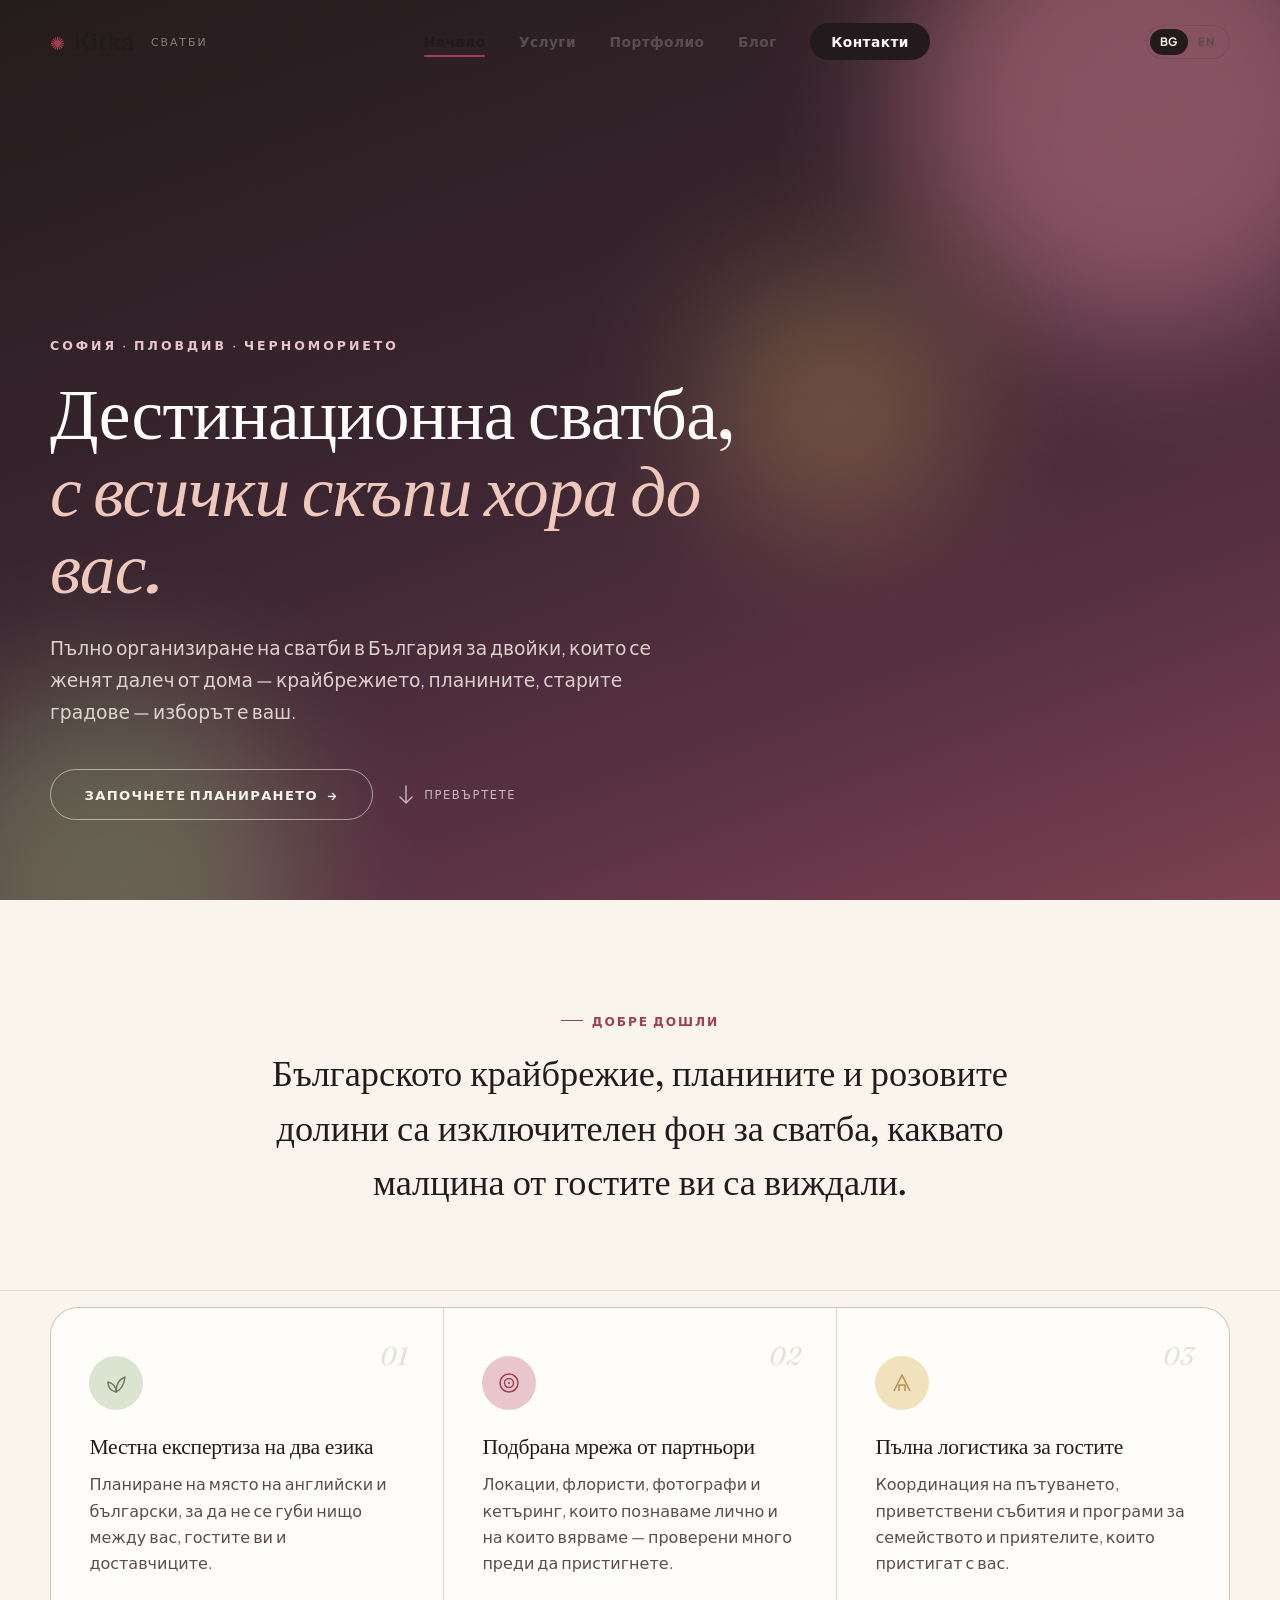
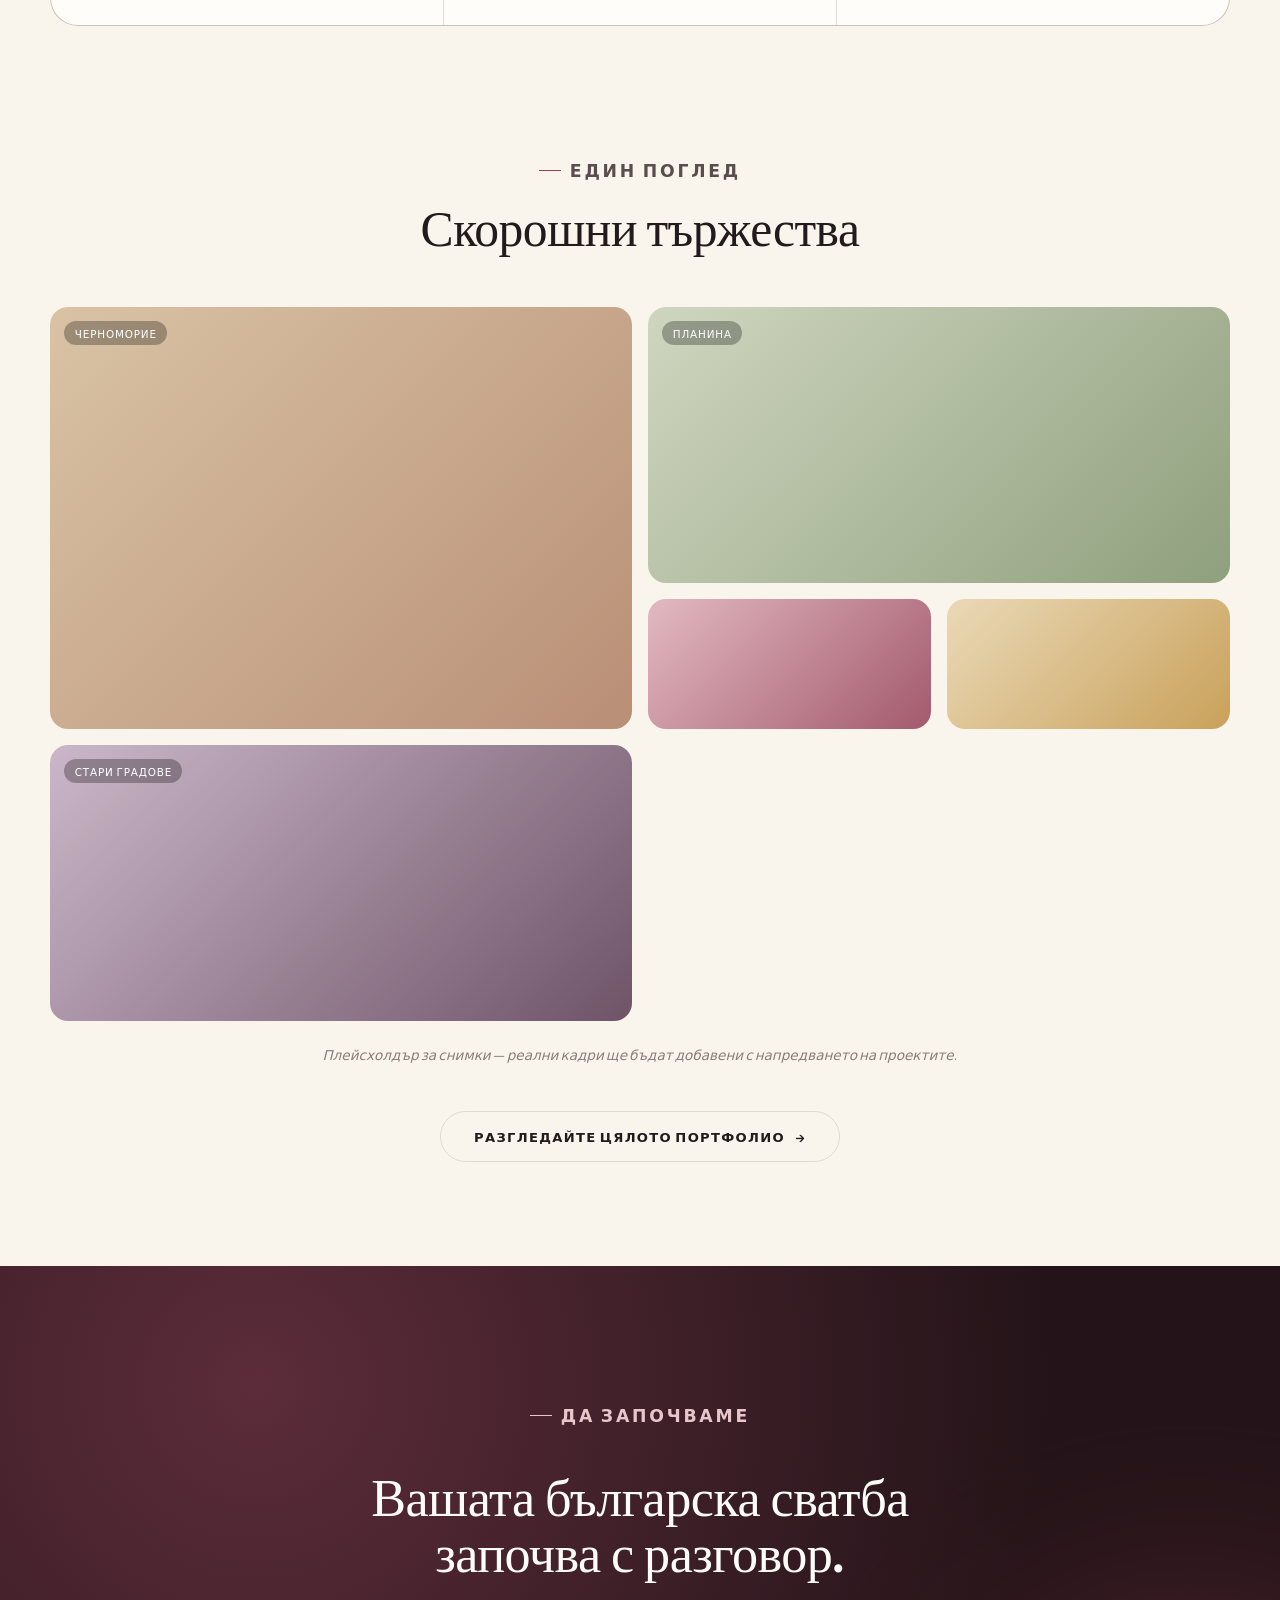
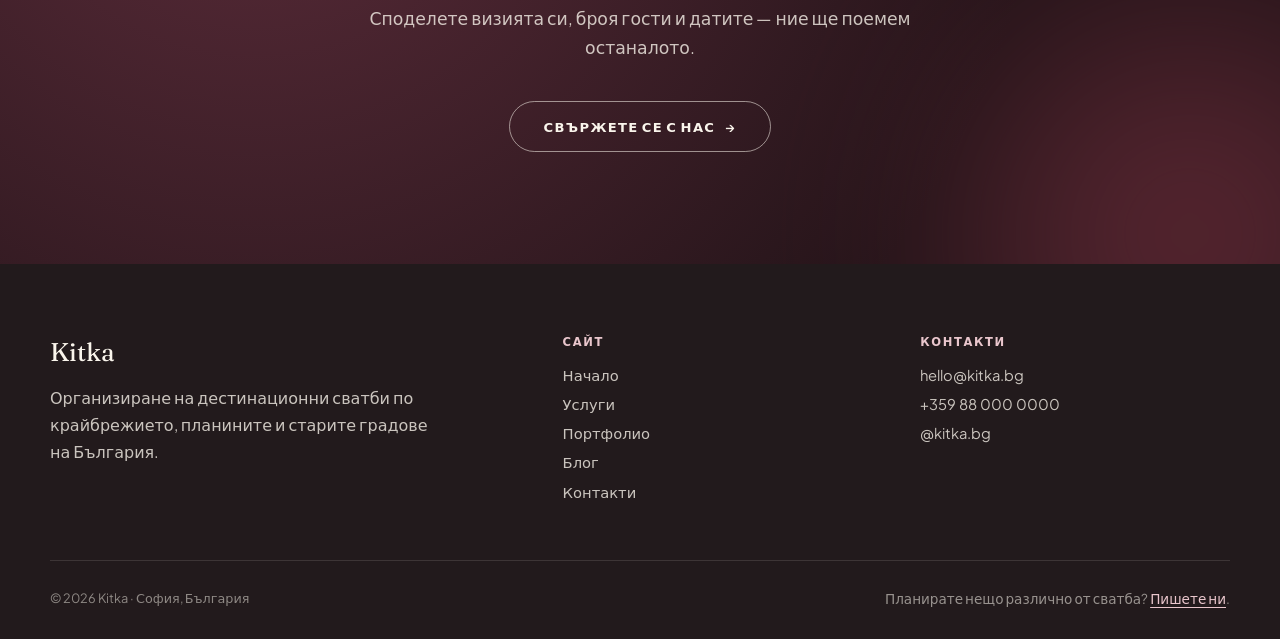
==== index.html @ 5801f328 "Rebuild Kitka Weddings site: interactive, bilingual (BG/EN) redesign Reworks the destination-wedding" ====
<!DOCTYPE html>
<html lang="en" data-title-key="meta.title.home">
<head>
<meta charset="UTF-8" />
<meta name="viewport" content="width=device-width, initial-scale=1.0" />
<title>Kitka — Destination Weddings in Bulgaria</title>
<meta name="description" content="Full-service destination wedding planning across Bulgaria's coast, mountains and old towns." />
<link rel="icon" href="data:image/svg+xml,%3Csvg xmlns='http://www.w3.org/2000/svg' viewBox='0 0 100 100'%3E%3Ctext y='.9em' font-size='90' font-family='serif'%3E%E2%9C%BA%3C/text%3E%3C/svg%3E" />
<link rel="preconnect" href="https://fonts.googleapis.com" />
<link rel="preconnect" href="https://fonts.gstatic.com" crossorigin />
<link href="https://fonts.googleapis.com/css2?family=Fraunces:ital,opsz,wght@0,9..144,300;0,9..144,400;0,9..144,500;0,9..144,600;1,9..144,400;1,9..144,500&family=Plus+Jakarta+Sans:wght@400;500;600;700;800&display=swap" rel="stylesheet" />
<link rel="stylesheet" href="css/style.css" />
</head>
<body>

<div class="progress-bar" id="progressBar"></div>
<a class="skip-link" href="#main">Skip to content</a>

<header class="site-header" id="siteHeader">
  <div class="container header-inner">
    <a href="index.html" class="brand"><span class="brand-mark">✺</span> Kitka <span class="brand-sub" data-i18n="brand.sub">Weddings</span></a>
    <nav class="main-nav">
      <a href="index.html" data-i18n="nav.home">Home</a>
      <a href="services.html" data-i18n="nav.services">Services</a>
      <a href="portfolio.html" data-i18n="nav.portfolio">Portfolio</a>
      <a href="blog.html" data-i18n="nav.blog">Blog</a>
      <a href="contact.html" class="nav-cta" data-i18n="nav.contact">Contact</a>
    </nav>
    <div class="header-actions">
      <button class="lang-toggle" id="langToggle" data-lang="en" aria-label="Switch language">
        <span class="lang-pill" data-lang="bg">BG</span>
        <span class="lang-pill" data-lang="en">EN</span>
        <span class="lang-indicator"></span>
      </button>
      <button class="menu-btn" id="menuBtn" aria-label="Menu" aria-expanded="false">
        <span></span><span></span><span></span>
      </button>
    </div>
  </div>
</header>

<div class="mobile-menu" id="mobileMenu">
  <a href="index.html" data-i18n="nav.home">Home</a>
  <a href="services.html" data-i18n="nav.services">Services</a>
  <a href="portfolio.html" data-i18n="nav.portfolio">Portfolio</a>
  <a href="blog.html" data-i18n="nav.blog">Blog</a>
  <a href="contact.html" data-i18n="nav.contact">Contact</a>
  <p class="mobile-meta" data-i18n-html="mobile.meta">hello@kitka.bg<br>+359 88 000 0000<br>Sofia, Bulgaria</p>
</div>

<main id="main">

  <section class="hero">
    <div class="hero-orb o1"></div>
    <div class="hero-orb o2"></div>
    <div class="hero-orb o3"></div>
    <div class="hero-noise"></div>
    <div class="container hero-inner">
      <p class="hero-eyebrow" data-i18n="hero.eyebrow">Sofia · Plovdiv · Black Sea Coast</p>
      <h1 data-i18n-html="hero.h1.html">Destination weddings, <em>gathered around you.</em></h1>
      <p class="hero-sub" data-i18n="hero.sub">Full-service wedding planning in Bulgaria for couples marrying far from home — the coast, the mountains, the old towns, all yours to choose.</p>
      <div class="hero-actions">
        <a href="contact.html" class="btn btn-outline is-magnetic"><span data-i18n="hero.cta">Start Planning</span><span class="arrow">→</span></a>
        <span class="scroll-cue">
          <svg width="14" height="20" viewBox="0 0 14 20" fill="none"><path d="M7 1v17M1 12l6 6 6-6" stroke="currentColor" stroke-width="1.4" stroke-linecap="round" stroke-linejoin="round"/></svg>
          <span data-i18n="hero.scroll">Scroll</span>
        </span>
      </div>
    </div>
  </section>

  <section class="welcome">
    <div class="container">
      <p class="eyebrow" style="justify-content:center;" data-i18n="welcome.eyebrow">Welcome</p>
      <p class="lede reveal" data-i18n="welcome.lede">Bulgaria's coastline, mountains, and rose valleys make an extraordinary backdrop for a wedding few of your guests have seen before.</p>
    </div>
  </section>

  <hr class="divider" />

  <section class="features">
    <div class="container">
      <div class="feature-grid" data-reveal-group>
        <div class="feature-card reveal">
          <span class="feature-num">01</span>
          <div class="feature-icon">
            <svg width="24" height="24" viewBox="0 0 24 24" fill="none"><path d="M12 21c0-6-4-9-8-10 0 6 3 9 8 10Z" stroke="currentColor" stroke-width="1.5" stroke-linejoin="round"/><path d="M12 21c0-8 4-13 9-15-1 8-4 13-9 15Z" stroke="currentColor" stroke-width="1.5" stroke-linejoin="round"/></svg>
          </div>
          <h3 data-i18n="feature1.title">Local, Bilingual Expertise</h3>
          <p data-i18n="feature1.desc">On-the-ground planning in English and Bulgarian, so nothing is lost between you, your guests, and your vendors.</p>
        </div>
        <div class="feature-card reveal">
          <span class="feature-num">02</span>
          <div class="feature-icon">
            <svg width="24" height="24" viewBox="0 0 24 24" fill="none"><circle cx="12" cy="12" r="9" stroke="currentColor" stroke-width="1.5"/><circle cx="12" cy="12" r="4.5" stroke="currentColor" stroke-width="1.5"/><circle cx="12" cy="12" r="1" fill="currentColor"/></svg>
          </div>
          <h3 data-i18n="feature2.title">A Curated Vendor Network</h3>
          <p data-i18n="feature2.desc">Venues, florists, photographers and caterers we know personally and trust — vetted long before you arrive.</p>
        </div>
        <div class="feature-card reveal">
          <span class="feature-num">03</span>
          <div class="feature-icon">
            <svg width="24" height="24" viewBox="0 0 24 24" fill="none"><path d="M4 20 12 4l8 16" stroke="currentColor" stroke-width="1.5" stroke-linejoin="round"/><path d="M9 20v-6h6v6" stroke="currentColor" stroke-width="1.5" stroke-linejoin="round"/></svg>
          </div>
          <h3 data-i18n="feature3.title">Full Guest Logistics</h3>
          <p data-i18n="feature3.desc">Travel coordination, welcome events, and itineraries for the family and friends flying in with you.</p>
        </div>
      </div>
    </div>
  </section>

  <section class="gallery">
    <div class="container">
      <div class="section-head reveal">
        <p class="eyebrow" style="justify-content:center;" data-i18n="gallery.eyebrow">A Glimpse</p>
        <h2 data-i18n="gallery.heading">Recent Celebrations</h2>
      </div>
      <div class="gallery-grid reveal-scale">
        <div class="tile g1"><span class="tile-tag" data-i18n="portfolio.tag1">Black Sea Coast</span><span class="tile-label"><svg width="15" height="15" viewBox="0 0 24 24" fill="none"><rect x="3" y="7" width="18" height="13" rx="2" stroke="currentColor" stroke-width="1.6"/><path d="M8 7 10 4h4l2 3" stroke="currentColor" stroke-width="1.6"/><circle cx="12" cy="13.5" r="3.2" stroke="currentColor" stroke-width="1.6"/></svg>Sozopol</span></div>
        <div class="tile g2"><span class="tile-tag" data-i18n="portfolio.tag3">Mountains</span></div>
        <div class="tile g3"></div>
        <div class="tile g4"></div>
        <div class="tile g5"><span class="tile-tag" data-i18n="portfolio.tag2">Old Towns</span></div>
      </div>
      <p class="gallery-note" data-i18n="gallery.note">Photography placeholder — real photography to be added as projects are completed.</p>
      <div class="gallery-cta reveal">
        <a href="portfolio.html" class="btn btn-outline-ink"><span data-i18n="gallery.cta">View Full Portfolio</span><span class="arrow">→</span></a>
      </div>
    </div>
  </section>

  <section class="cta-band">
    <div class="cta-orb"></div>
    <div class="container reveal">
      <p class="eyebrow" style="justify-content:center;" data-i18n="cta.eyebrow">Let's Begin</p>
      <h2 data-i18n="cta.heading">Your Bulgarian wedding starts with a conversation.</h2>
      <p data-i18n="cta.sub">Tell us your vision, your guest count, and your dates — we'll take it from there.</p>
      <a href="contact.html" class="btn btn-outline is-magnetic"><span data-i18n="cta.button">Get in Touch</span><span class="arrow">→</span></a>
    </div>
  </section>

</main>

<footer class="site-footer">
  <div class="container">
    <div class="footer-grid">
      <div>
        <span class="footer-brand">Kitka</span>
        <p data-i18n="footer.desc">Destination wedding planning across Bulgaria's coast, mountains, and old towns.</p>
      </div>
      <div class="footer-col">
        <h4 data-i18n="footer.site">Site</h4>
        <a href="index.html" data-i18n="nav.home">Home</a>
        <a href="services.html" data-i18n="nav.services">Services</a>
        <a href="portfolio.html" data-i18n="nav.portfolio">Portfolio</a>
        <a href="blog.html" data-i18n="nav.blog">Blog</a>
        <a href="contact.html" data-i18n="nav.contact">Contact</a>
      </div>
      <div class="footer-col">
        <h4 data-i18n="footer.contact">Contact</h4>
        <a href="mailto:hello@kitka.bg">hello@kitka.bg</a>
        <a href="tel:+35988000000">+359 88 000 0000</a>
        <a href="https://instagram.com/kitka.bg">@kitka.bg</a>
      </div>
    </div>
    <div class="footer-bottom">
      <span><span data-i18n="footer.copy">© 2026 Kitka</span> · <span data-i18n="footer.location">Sofia, Bulgaria</span></span>
      <span class="footer-aside" data-i18n-html="footer.aside.html">Planning something other than a wedding? <a href="contact.html">Let's talk</a>.</span>
    </div>
  </div>
</footer>

<button class="to-top" id="toTop" aria-label="Back to top">
  <svg width="18" height="18" viewBox="0 0 24 24" fill="none"><path d="M12 19V5M5 12l7-7 7 7" stroke="currentColor" stroke-width="1.8" stroke-linecap="round" stroke-linejoin="round"/></svg>
</button>

<script src="js/i18n.js"></script>
<script src="js/main.js"></script>
</body>
</html>
---- css/style.css ----
/* ==========================================================================
   Kitka Weddings — design system
   ========================================================================== */

:root {
  --ink: #221a1c;
  --ink-soft: #5a4d4d;
  --ink-faint: #8a7c7a;
  --cream: #faf5ec;
  --cream-deep: #f1e6d3;
  --paper: #fffdf9;
  --rose: #a13f52;
  --rose-deep: #7a2c3a;
  --rose-soft: #e9c6cc;
  --sage: #6f7d5e;
  --sage-soft: #dbe3d1;
  --gold: #b78c46;
  --line: rgba(34, 26, 28, 0.12);
  --line-soft: rgba(34, 26, 28, 0.07);
  --shadow-sm: 0 2px 10px rgba(34, 20, 22, 0.06);
  --shadow-md: 0 14px 40px rgba(34, 20, 22, 0.12);
  --shadow-lg: 0 24px 70px rgba(34, 20, 22, 0.18);
  --font-display: "Fraunces", "Iowan Old Style", serif;
  --font-sans: "Plus Jakarta Sans", system-ui, -apple-system, "Segoe UI", sans-serif;
  --radius-sm: 10px;
  --radius-md: 18px;
  --radius-lg: 28px;
  --ease: cubic-bezier(0.22, 1, 0.36, 1);
  --header-h: 84px;
}

* {
  box-sizing: border-box;
  margin: 0;
  padding: 0;
}

html {
  scroll-behavior: smooth;
  scroll-padding-top: var(--header-h);
}

body {
  font-family: var(--font-sans);
  color: var(--ink);
  background: var(--cream);
  -webkit-font-smoothing: antialiased;
  text-rendering: optimizeLegibility;
  overflow-x: hidden;
}

body.no-scroll {
  overflow: hidden;
}

img, svg { display: block; max-width: 100%; }

a { color: inherit; text-decoration: none; }

ul { list-style: none; }

button {
  font-family: inherit;
  cursor: pointer;
  border: none;
  background: none;
  color: inherit;
}

input, textarea {
  font-family: inherit;
  font-size: inherit;
  color: inherit;
}

.container {
  width: min(1180px, 100% - 3rem);
  margin-inline: auto;
}

@media (max-width: 640px) {
  .container { width: min(1180px, 100% - 2.2rem); }
}

.skip-link {
  position: absolute;
  left: -999px;
  top: 0;
  background: var(--ink);
  color: var(--cream);
  padding: 0.8rem 1.2rem;
  z-index: 999;
  border-radius: 0 0 8px 0;
}
.skip-link:focus { left: 0; }

/* ---- Typography -------------------------------------------------------- */

h1, h2, h3, h4 {
  font-family: var(--font-display);
  font-weight: 500;
  line-height: 1.08;
  letter-spacing: -0.01em;
  color: var(--ink);
}

em, .italic { font-style: italic; color: var(--rose); font-weight: 500; }

.eyebrow {
  display: inline-flex;
  align-items: center;
  gap: 0.55rem;
  font-size: 0.76rem;
  letter-spacing: 0.16em;
  text-transform: uppercase;
  color: var(--rose);
  font-weight: 600;
  margin-bottom: 1.1rem;
}
.eyebrow::before {
  content: "";
  width: 22px;
  height: 1px;
  background: var(--rose);
  display: inline-block;
}

.section-head {
  max-width: 640px;
  margin-inline: auto;
  text-align: center;
  margin-bottom: 3.2rem;
}
.section-head.left { margin-inline: 0; text-align: left; }

.section-head h2 {
  font-size: clamp(2rem, 1.55rem + 2vw, 3.1rem);
  margin-bottom: 1rem;
}

.section-head p {
  color: var(--ink-soft);
  font-size: 1.08rem;
  line-height: 1.65;
}

.lede {
  font-size: clamp(1.2rem, 1.05rem + 0.6vw, 1.55rem);
  font-family: var(--font-display);
  line-height: 1.5;
  color: var(--ink);
}

/* ---- Buttons ------------------------------------------------------------ */

.btn {
  position: relative;
  display: inline-flex;
  align-items: center;
  justify-content: center;
  gap: 0.6rem;
  padding: 1rem 2.1rem;
  font-size: 0.82rem;
  font-weight: 600;
  letter-spacing: 0.1em;
  text-transform: uppercase;
  border-radius: 999px;
  border: 1px solid currentColor;
  transition: transform 0.45s var(--ease), background 0.35s ease, color 0.35s ease, box-shadow 0.35s ease, border-color 0.35s ease;
  overflow: hidden;
  isolation: isolate;
  white-space: nowrap;
}
.btn span.arrow { transition: transform 0.4s var(--ease); }
.btn:hover span.arrow { transform: translateX(4px); }

.btn-dark {
  background: var(--ink);
  color: var(--cream);
  border-color: var(--ink);
}
.btn-dark:hover { box-shadow: var(--shadow-md); transform: translateY(-3px); }

.btn-outline {
  color: var(--cream);
  border-color: rgba(250, 245, 236, 0.55);
}
.btn-outline:hover {
  background: var(--cream);
  color: var(--ink);
  transform: translateY(-3px);
  box-shadow: var(--shadow-md);
}

.btn-outline-ink {
  color: var(--ink);
  border-color: var(--line);
}
.btn-outline-ink:hover {
  background: var(--ink);
  color: var(--cream);
  border-color: var(--ink);
  transform: translateY(-3px);
  box-shadow: var(--shadow-md);
}

.btn-rose {
  background: var(--rose);
  color: var(--cream);
  border-color: var(--rose);
}
.btn-rose:hover {
  background: var(--rose-deep);
  border-color: var(--rose-deep);
  transform: translateY(-3px);
  box-shadow: var(--shadow-md);
}

.btn.is-magnetic { will-change: transform; }

/* ---- Header -------------------------------------------------------------- */

.site-header {
  position: fixed;
  inset: 0 0 auto 0;
  z-index: 90;
  height: var(--header-h);
  display: flex;
  align-items: center;
  transition: background 0.4s ease, box-shadow 0.4s ease, height 0.4s ease, border-color 0.4s ease;
  border-bottom: 1px solid transparent;
}
.site-header.is-scrolled {
  height: 68px;
  background: rgba(250, 245, 236, 0.86);
  backdrop-filter: blur(14px) saturate(140%);
  -webkit-backdrop-filter: blur(14px) saturate(140%);
  box-shadow: var(--shadow-sm);
  border-color: var(--line-soft);
}

.header-inner {
  display: flex;
  align-items: center;
  justify-content: space-between;
  gap: 1.5rem;
}

.brand {
  display: inline-flex;
  align-items: baseline;
  gap: 0.5rem;
  font-family: var(--font-display);
  font-size: 1.5rem;
  color: var(--ink);
}
.brand-mark {
  color: var(--rose);
  font-size: 1.1rem;
  transition: transform 0.6s var(--ease);
  display: inline-block;
}
.brand:hover .brand-mark { transform: rotate(90deg); }
.brand-sub {
  font-family: var(--font-sans);
  font-size: 0.68rem;
  letter-spacing: 0.18em;
  text-transform: uppercase;
  color: var(--ink-faint);
  align-self: center;
  border-left: 1px solid var(--line);
  padding-left: 0.5rem;
}

.main-nav {
  display: flex;
  align-items: center;
  gap: 2.1rem;
}
.main-nav a {
  position: relative;
  font-size: 0.86rem;
  font-weight: 600;
  letter-spacing: 0.03em;
  color: var(--ink-soft);
  padding: 0.3rem 0;
  transition: color 0.3s ease;
}
.main-nav a::after {
  content: "";
  position: absolute;
  left: 0; right: 100%;
  bottom: -2px;
  height: 2px;
  background: var(--rose);
  transition: right 0.4s var(--ease);
  border-radius: 2px;
}
.main-nav a:hover, .main-nav a.is-active { color: var(--ink); }
.main-nav a:hover::after, .main-nav a.is-active::after { right: 0; }
.main-nav a.nav-cta {
  color: var(--paper);
  background: var(--ink);
  padding: 0.6rem 1.3rem;
  border-radius: 999px;
}
.main-nav a.nav-cta::after { display: none; }
.main-nav a.nav-cta:hover { background: var(--rose); color: var(--paper); }

.header-actions { display: flex; align-items: center; gap: 1rem; }

.lang-toggle {
  position: relative;
  display: flex;
  align-items: center;
  border: 1px solid var(--line);
  border-radius: 999px;
  padding: 3px;
  width: 84px;
  height: 34px;
}
.lang-pill {
  position: relative;
  z-index: 2;
  flex: 1;
  text-align: center;
  font-size: 0.72rem;
  font-weight: 700;
  letter-spacing: 0.05em;
  line-height: 26px;
  color: var(--ink-soft);
  transition: color 0.3s ease;
}
.lang-toggle[data-lang="bg"] .lang-pill[data-lang="bg"],
.lang-toggle[data-lang="en"] .lang-pill[data-lang="en"] { color: var(--cream); }
.lang-indicator {
  position: absolute;
  top: 3px; bottom: 3px; left: 3px;
  width: calc(50% - 3px);
  border-radius: 999px;
  background: var(--ink);
  transition: transform 0.4s var(--ease);
  z-index: 1;
}
.lang-toggle[data-lang="en"] .lang-indicator { transform: translateX(100%); }

.menu-btn {
  display: none;
  flex-direction: column;
  justify-content: center;
  gap: 5px;
  width: 40px;
  height: 40px;
  z-index: 95;
  position: relative;
}
.menu-btn span {
  width: 22px;
  height: 2px;
  background: var(--ink);
  margin-inline: auto;
  transition: transform 0.4s var(--ease), opacity 0.3s ease;
}
.menu-btn[aria-expanded="true"] span:nth-child(1) { transform: translateY(7px) rotate(45deg); }
.menu-btn[aria-expanded="true"] span:nth-child(2) { opacity: 0; }
.menu-btn[aria-expanded="true"] span:nth-child(3) { transform: translateY(-7px) rotate(-45deg); }

.mobile-menu {
  position: fixed;
  inset: 0;
  background: var(--cream);
  z-index: 80;
  display: flex;
  flex-direction: column;
  justify-content: center;
  padding: 6rem 2.2rem 3rem;
  transform: translateY(-100%);
  opacity: 0;
  transition: transform 0.55s var(--ease), opacity 0.4s ease;
  pointer-events: none;
}
.mobile-menu.is-open {
  transform: translateY(0);
  opacity: 1;
  pointer-events: auto;
}
.mobile-menu a {
  display: block;
  font-family: var(--font-display);
  font-size: 2.3rem;
  padding: 0.5rem 0;
  border-bottom: 1px solid var(--line);
  color: var(--ink);
}
.mobile-menu .mobile-meta {
  margin-top: 2.5rem;
  color: var(--ink-soft);
  font-size: 0.95rem;
  line-height: 1.8;
}

.progress-bar {
  position: fixed;
  top: 0; left: 0;
  height: 3px;
  width: 0%;
  background: linear-gradient(90deg, var(--rose), var(--gold));
  z-index: 100;
  transition: width 0.1s linear;
}

/* ---- Reveal utility ------------------------------------------------------ */

.reveal {
  opacity: 0;
  transform: translateY(28px);
  transition: opacity 0.9s var(--ease), transform 0.9s var(--ease);
}
.reveal.in-view { opacity: 1; transform: translateY(0); }
.reveal-scale { opacity: 0; transform: scale(0.94); transition: opacity 0.9s var(--ease), transform 0.9s var(--ease); }
.reveal-scale.in-view { opacity: 1; transform: scale(1); }

@media (prefers-reduced-motion: reduce) {
  html { scroll-behavior: auto; }
  .reveal, .reveal-scale { opacity: 1 !important; transform: none !important; transition: none !important; }
  * { animation-duration: 0.001ms !important; animation-iteration-count: 1 !important; transition-duration: 0.001ms !important; }
}

/* ---- Hero ----------------------------------------------------------------- */

.hero {
  position: relative;
  min-height: 100svh;
  display: flex;
  align-items: flex-end;
  overflow: hidden;
  background: linear-gradient(160deg, #241b1c 0%, #3a2530 46%, #5c3244 78%, #7c4051 100%);
  color: var(--paper);
  padding-top: var(--header-h);
}

.hero-orb {
  position: absolute;
  border-radius: 50%;
  filter: blur(70px);
  opacity: 0.55;
  animation: drift 22s ease-in-out infinite;
}
.hero-orb.o1 { width: 480px; height: 480px; background: #c9788f; top: -140px; right: -100px; }
.hero-orb.o2 { width: 380px; height: 380px; background: #7a8a63; bottom: -160px; left: -80px; animation-delay: -8s; animation-duration: 26s; }
.hero-orb.o3 { width: 260px; height: 260px; background: #c9a15a; top: 30%; left: 55%; opacity: 0.35; animation-delay: -14s; animation-duration: 18s; }

@keyframes drift {
  0%, 100% { transform: translate(0, 0) scale(1); }
  50% { transform: translate(-30px, 30px) scale(1.08); }
}

.hero-noise {
  position: absolute; inset: 0;
  background-image: url("data:image/svg+xml,%3Csvg xmlns='http://www.w3.org/2000/svg' width='140' height='140'%3E%3Cfilter id='n'%3E%3CfeTurbulence type='fractalNoise' baseFrequency='0.9' numOctaves='2' stitchTiles='stitch'/%3E%3C/filter%3E%3Crect width='100%25' height='100%25' filter='url(%23n)' opacity='0.05'/%3E%3C/svg%3E");
  mix-blend-mode: overlay;
  pointer-events: none;
}

.hero-inner {
  position: relative;
  z-index: 2;
  padding-block: 4rem 5rem;
}

.hero-eyebrow {
  font-size: 0.78rem;
  letter-spacing: 0.24em;
  text-transform: uppercase;
  color: var(--rose-soft);
  font-weight: 600;
  margin-bottom: 1.4rem;
}

.hero h1 {
  font-size: clamp(2.6rem, 1.9rem + 3.2vw, 5.4rem);
  max-width: 16ch;
  color: var(--paper);
}
.hero h1 em { color: #f0c8bb; font-style: italic; }

.hero-sub {
  margin-top: 1.6rem;
  max-width: 46ch;
  font-size: clamp(1rem, 0.93rem + 0.3vw, 1.2rem);
  color: rgba(250, 245, 236, 0.82);
  line-height: 1.7;
}

.hero-actions {
  margin-top: 2.6rem;
  display: flex;
  align-items: center;
  gap: 1.6rem;
  flex-wrap: wrap;
}

.scroll-cue {
  display: inline-flex;
  align-items: center;
  gap: 0.7rem;
  font-size: 0.72rem;
  letter-spacing: 0.14em;
  text-transform: uppercase;
  color: rgba(250, 245, 236, 0.7);
}
.scroll-cue svg { animation: bob 1.8s ease-in-out infinite; }
@keyframes bob { 0%, 100% { transform: translateY(0); } 50% { transform: translateY(6px); } }

/* ---- Welcome / intro ------------------------------------------------------ */

.welcome {
  padding: 6.5rem 0 5rem;
  text-align: center;
  position: relative;
}
.welcome .lede {
  max-width: 820px;
  margin-inline: auto;
  font-size: clamp(1.5rem, 1.15rem + 1.4vw, 2.3rem);
}

.divider {
  width: 100%;
  height: 1px;
  background: var(--line);
  border: none;
  margin: 0;
}

/* ---- Features -------------------------------------------------------------- */

.features {
  padding: 1rem 0 6rem;
}
.feature-grid {
  display: grid;
  grid-template-columns: repeat(3, 1fr);
  gap: 1px;
  background: var(--line);
  border: 1px solid var(--line);
  border-radius: var(--radius-lg);
  overflow: hidden;
}
.feature-card {
  background: var(--paper);
  padding: 3rem 2.4rem;
  transition: background 0.4s ease, transform 0.4s ease;
  position: relative;
}
.feature-card:hover { background: var(--cream-deep); }
.feature-icon {
  width: 54px; height: 54px;
  display: grid; place-items: center;
  border-radius: 50%;
  background: var(--sage-soft);
  color: var(--sage);
  margin-bottom: 1.6rem;
  transition: transform 0.5s var(--ease);
}
.feature-card:hover .feature-icon { transform: rotate(-8deg) scale(1.08); }
.feature-card:nth-child(2) .feature-icon { background: var(--rose-soft); color: var(--rose); }
.feature-card:nth-child(3) .feature-icon { background: #f1e2bd; color: var(--gold); }
.feature-num {
  position: absolute;
  top: 2rem; right: 2.2rem;
  font-family: var(--font-display);
  font-style: italic;
  color: var(--line);
  font-size: 1.6rem;
}
.feature-card h3 { font-size: 1.35rem; margin-bottom: 0.8rem; }
.feature-card p { color: var(--ink-soft); line-height: 1.65; }

@media (max-width: 900px) {
  .feature-grid { grid-template-columns: 1fr; }
}

/* ---- Gallery ---------------------------------------------------------------- */

.gallery { padding: 2rem 0 6.5rem; }
.gallery-grid {
  display: grid;
  grid-template-columns: repeat(4, 1fr);
  grid-auto-rows: 130px;
  gap: 1rem;
}
.gallery-grid .tile:nth-child(1) { grid-column: span 2; grid-row: span 3; }
.gallery-grid .tile:nth-child(2) { grid-column: span 2; grid-row: span 2; }
.gallery-grid .tile:nth-child(3) { grid-column: span 1; grid-row: span 1; }
.gallery-grid .tile:nth-child(4) { grid-column: span 1; grid-row: span 1; }
.gallery-grid .tile:nth-child(5) { grid-column: span 2; grid-row: span 2; }

.tile {
  position: relative;
  border-radius: var(--radius-md);
  overflow: hidden;
  isolation: isolate;
  cursor: pointer;
}
.tile::before {
  content: "";
  position: absolute; inset: 0;
  background: var(--tile-grad);
  transition: transform 0.7s var(--ease);
}
.tile:hover::before { transform: scale(1.08); }
.tile.g1 { --tile-grad: linear-gradient(135deg, #d9c3a5, #b98f76); }
.tile.g2 { --tile-grad: linear-gradient(135deg, #cfd6c0, #8fa07d); }
.tile.g3 { --tile-grad: linear-gradient(135deg, #e2b9c1, #a35a6d); }
.tile.g4 { --tile-grad: linear-gradient(135deg, #ead9b7, #c9a15a); }
.tile.g5 { --tile-grad: linear-gradient(135deg, #cbb7c9, #6f5468); }
.tile.g6 { --tile-grad: linear-gradient(135deg, #b9c9cf, #52707a); }
.tile.g7 { --tile-grad: linear-gradient(135deg, #d7c6b0, #93705a); }

.tile-label {
  position: absolute;
  inset: auto 0 0 0;
  padding: 1rem 1.1rem;
  display: flex;
  align-items: center;
  gap: 0.5rem;
  color: #fff;
  font-size: 0.72rem;
  letter-spacing: 0.1em;
  text-transform: uppercase;
  background: linear-gradient(to top, rgba(0, 0, 0, 0.42), transparent);
  opacity: 0;
  transform: translateY(8px);
  transition: opacity 0.4s ease, transform 0.4s ease;
}
.tile:hover .tile-label { opacity: 1; transform: translateY(0); }
.tile-tag {
  position: absolute;
  top: 0.9rem; left: 0.9rem;
  font-size: 0.65rem;
  letter-spacing: 0.08em;
  text-transform: uppercase;
  color: #fff;
  background: rgba(0, 0, 0, 0.28);
  padding: 0.35rem 0.65rem;
  border-radius: 999px;
  backdrop-filter: blur(4px);
}

.gallery-note {
  text-align: center;
  color: var(--ink-faint);
  font-size: 0.85rem;
  font-style: italic;
  margin-top: 1.6rem;
}

.gallery-cta { text-align: center; margin-top: 3rem; }

@media (max-width: 900px) {
  .gallery-grid { grid-template-columns: repeat(2, 1fr); grid-auto-rows: 160px; }
  .gallery-grid .tile:nth-child(1) { grid-column: span 2; grid-row: span 2; }
  .gallery-grid .tile:nth-child(5) { grid-column: span 2; }
}

/* ---- CTA band ---------------------------------------------------------------- */

.cta-band {
  position: relative;
  overflow: hidden;
  background: radial-gradient(circle at 20% 20%, #5c2c3a, #241419 70%);
  color: var(--paper);
  padding: 7rem 0;
  text-align: center;
}
.cta-band .eyebrow { color: var(--rose-soft); }
.cta-band .eyebrow::before { background: var(--rose-soft); }
.cta-band h2 {
  color: var(--paper);
  font-size: clamp(2rem, 1.5rem + 2.2vw, 3.4rem);
  max-width: 18ch;
  margin-inline: auto;
}
.cta-band p {
  max-width: 46ch;
  margin: 1.4rem auto 2.4rem;
  color: rgba(250, 245, 236, 0.78);
  font-size: 1.08rem;
  line-height: 1.7;
}
.cta-orb {
  position: absolute;
  width: 420px; height: 420px;
  border-radius: 50%;
  background: var(--rose);
  filter: blur(110px);
  opacity: 0.4;
  bottom: -180px; right: -120px;
  animation: drift 20s ease-in-out infinite;
}

/* ---- Footer -------------------------------------------------------------------- */

.site-footer {
  background: var(--ink);
  color: rgba(250, 245, 236, 0.78);
  padding: 4.5rem 0 2rem;
}
.footer-grid {
  display: grid;
  grid-template-columns: 1.5fr 1fr 1fr;
  gap: 3rem;
  padding-bottom: 3rem;
  border-bottom: 1px solid rgba(250, 245, 236, 0.12);
}
.footer-brand {
  font-family: var(--font-display);
  font-size: 1.6rem;
  color: var(--cream);
  margin-bottom: 1rem;
  display: block;
}
.footer-grid p { line-height: 1.7; max-width: 32ch; }
.footer-col h4 {
  font-family: var(--font-sans);
  font-size: 0.72rem;
  letter-spacing: 0.14em;
  text-transform: uppercase;
  color: var(--rose-soft);
  margin-bottom: 1.1rem;
  font-weight: 700;
}
.footer-col a, .footer-col li { display: block; margin-bottom: 0.7rem; font-size: 0.92rem; }
.footer-col a { transition: color 0.3s ease, padding-left 0.3s ease; }
.footer-col a:hover { color: var(--cream); padding-left: 4px; }

.footer-bottom {
  display: flex;
  justify-content: space-between;
  align-items: center;
  padding-top: 1.8rem;
  font-size: 0.8rem;
  color: rgba(250, 245, 236, 0.5);
  flex-wrap: wrap;
  gap: 0.6rem;
}
.footer-aside {
  font-size: 0.85rem;
  color: rgba(250, 245, 236, 0.55);
}
.footer-aside a { color: var(--rose-soft); text-decoration: underline; text-underline-offset: 3px; }

@media (max-width: 780px) {
  .footer-grid { grid-template-columns: 1fr; gap: 2.2rem; }
}

/* ---- Back to top ---------------------------------------------------------------- */

.to-top {
  position: fixed;
  right: 1.6rem; bottom: 1.6rem;
  width: 48px; height: 48px;
  border-radius: 50%;
  background: var(--ink);
  color: var(--cream);
  display: grid; place-items: center;
  z-index: 60;
  opacity: 0; transform: translateY(12px) scale(0.9);
  pointer-events: none;
  transition: opacity 0.35s ease, transform 0.35s ease, background 0.3s ease;
  box-shadow: var(--shadow-md);
}
.to-top.is-visible { opacity: 1; transform: translateY(0) scale(1); pointer-events: auto; }
.to-top:hover { background: var(--rose); }

/* ---- Page hero (inner pages) ------------------------------------------------------- */

.page-hero {
  padding: calc(var(--header-h) + 4.5rem) 0 4rem;
  text-align: center;
}
.page-hero h1 { font-size: clamp(2.2rem, 1.7rem + 2.2vw, 3.6rem); }
.page-hero p { max-width: 620px; margin: 1.3rem auto 0; color: var(--ink-soft); font-size: 1.08rem; line-height: 1.7; }

/* ---- Services page ------------------------------------------------------------------ */

.pricing {
  padding: 1rem 0 5rem;
}
.pricing-grid {
  display: grid;
  grid-template-columns: repeat(2, 1fr);
  gap: 1.6rem;
}
.price-card {
  background: var(--paper);
  border: 1px solid var(--line);
  border-radius: var(--radius-lg);
  padding: 2.6rem 2.4rem;
  position: relative;
  transition: transform 0.45s var(--ease), box-shadow 0.45s var(--ease), border-color 0.45s ease;
}
.price-card:hover {
  transform: translateY(-6px);
  box-shadow: var(--shadow-lg);
  border-color: transparent;
}
.price-card .tag {
  display: inline-block;
  font-size: 0.68rem;
  letter-spacing: 0.08em;
  text-transform: uppercase;
  color: var(--rose);
  background: var(--rose-soft);
  padding: 0.4rem 0.8rem;
  border-radius: 999px;
  font-weight: 700;
  margin-bottom: 1.3rem;
}
.price-card h3 { font-size: 1.7rem; margin-bottom: 0.9rem; }
.price-card .desc { color: var(--ink-soft); line-height: 1.65; margin-bottom: 1.5rem; }
.price-card ul { margin-bottom: 1.8rem; }
.price-card li {
  display: flex;
  align-items: flex-start;
  gap: 0.7rem;
  padding: 0.55rem 0;
  border-top: 1px solid var(--line-soft);
  font-size: 0.94rem;
  color: var(--ink);
  opacity: 0;
  transform: translateX(-8px);
  transition: opacity 0.5s var(--ease), transform 0.5s var(--ease);
}
.price-card.in-view li { opacity: 1; transform: translateX(0); }
.price-card li:first-child { border-top: none; }
.price-card li svg { flex-shrink: 0; margin-top: 3px; color: var(--sage); }
.price-card .price-row {
  display: flex;
  align-items: baseline;
  justify-content: space-between;
  gap: 1rem;
  padding-top: 1.4rem;
  border-top: 1px solid var(--line);
  flex-wrap: wrap;
}
.price-card .price {
  font-family: var(--font-display);
  font-size: 1.9rem;
  color: var(--rose-deep);
}
.price-card .price-note { color: var(--ink-faint); font-size: 0.82rem; text-align: right; max-width: 18ch; }

.price-card.featured {
  background: linear-gradient(165deg, #2c1c20, #4a2634);
  color: var(--paper);
  border-color: transparent;
}
.price-card.featured .tag { background: rgba(250, 245, 236, 0.12); color: var(--rose-soft); }
.price-card.featured h3, .price-card.featured .price { color: var(--paper); }
.price-card.featured .desc { color: rgba(250, 245, 236, 0.75); }
.price-card.featured li { color: rgba(250, 245, 236, 0.9); border-color: rgba(250, 245, 236, 0.14); }
.price-card.featured li svg { color: var(--gold); }
.price-card.featured .price-row { border-color: rgba(250, 245, 236, 0.18); }
.price-card.featured .price-note { color: rgba(250, 245, 236, 0.55); }

.addon-banner {
  margin-top: 1.6rem;
  background: var(--cream-deep);
  border: 1px dashed var(--gold);
  border-radius: var(--radius-lg);
  padding: 2.2rem 2.4rem;
  display: flex;
  align-items: center;
  gap: 1.8rem;
  flex-wrap: wrap;
}
.addon-banner .icon {
  width: 54px; height: 54px;
  border-radius: 50%;
  background: var(--gold);
  color: var(--paper);
  display: grid; place-items: center;
  flex-shrink: 0;
}
.addon-banner h4 { font-size: 1.2rem; margin-bottom: 0.35rem; }
.addon-banner p { color: var(--ink-soft); line-height: 1.6; }

.pricing-note {
  text-align: center;
  color: var(--ink-faint);
  font-size: 0.86rem;
  font-style: italic;
  margin-top: 2.2rem;
}

@media (max-width: 860px) {
  .pricing-grid { grid-template-columns: 1fr; }
}

/* ---- Portfolio page --------------------------------------------------------------------- */

.filters {
  display: flex;
  justify-content: center;
  gap: 0.7rem;
  flex-wrap: wrap;
  margin-bottom: 3.2rem;
}
.filter-pill {
  padding: 0.65rem 1.3rem;
  border-radius: 999px;
  border: 1px solid var(--line);
  font-size: 0.82rem;
  font-weight: 600;
  letter-spacing: 0.03em;
  color: var(--ink-soft);
  transition: all 0.35s var(--ease);
}
.filter-pill:hover { border-color: var(--rose); color: var(--rose); }
.filter-pill.is-active { background: var(--ink); border-color: var(--ink); color: var(--cream); }

.portfolio-grid {
  display: grid;
  grid-template-columns: repeat(3, 1fr);
  gap: 1.4rem;
  padding-bottom: 2rem;
}
.portfolio-grid .tile {
  aspect-ratio: 4 / 5;
  transition: opacity 0.4s ease, transform 0.4s ease;
}
.portfolio-grid .tile.is-hidden {
  opacity: 0;
  transform: scale(0.92);
  position: absolute;
  pointer-events: none;
  visibility: hidden;
}

@media (max-width: 900px) {
  .portfolio-grid { grid-template-columns: repeat(2, 1fr); }
}
@media (max-width: 560px) {
  .portfolio-grid { grid-template-columns: 1fr; }
}

/* ---- Blog page --------------------------------------------------------------------------- */

.blog-grid {
  display: grid;
  grid-template-columns: repeat(3, 1fr);
  gap: 2.2rem 1.6rem;
  padding-bottom: 3rem;
}
.blog-card { display: block; }
.blog-card .thumb {
  aspect-ratio: 4/3;
  border-radius: var(--radius-md);
  margin-bottom: 1.3rem;
}
.blog-card .cat {
  font-size: 0.7rem;
  letter-spacing: 0.1em;
  text-transform: uppercase;
  color: var(--rose);
  font-weight: 700;
  margin-bottom: 0.6rem;
  display: block;
}
.blog-card h3 {
  font-size: 1.28rem;
  margin-bottom: 0.6rem;
  transition: color 0.3s ease;
}
.blog-card:hover h3 { color: var(--rose-deep); }
.blog-card p { color: var(--ink-soft); font-size: 0.94rem; line-height: 1.6; }
.blog-card .read {
  margin-top: 0.9rem;
  display: inline-flex;
  align-items: center;
  gap: 0.4rem;
  font-size: 0.78rem;
  font-weight: 700;
  letter-spacing: 0.04em;
  text-transform: uppercase;
  color: var(--ink);
}
.blog-card .read svg { transition: transform 0.4s var(--ease); }
.blog-card:hover .read svg { transform: translateX(5px); }

@media (max-width: 900px) { .blog-grid { grid-template-columns: repeat(2, 1fr); } }
@media (max-width: 600px) { .blog-grid { grid-template-columns: 1fr; } }

/* ---- Contact page ------------------------------------------------------------------------ */

.contact-wrap {
  display: grid;
  grid-template-columns: 0.85fr 1.15fr;
  gap: 4rem;
  padding-bottom: 6rem;
  align-items: start;
}
.contact-info h2 { font-size: 1.9rem; margin-bottom: 1rem; }
.contact-info > p { color: var(--ink-soft); line-height: 1.7; margin-bottom: 2.2rem; }
.info-list { border-top: 1px solid var(--line); }
.info-list li {
  display: flex;
  align-items: center;
  gap: 1rem;
  padding: 1.3rem 0;
  border-bottom: 1px solid var(--line);
}
.info-list .info-icon {
  width: 42px; height: 42px;
  border-radius: 50%;
  background: var(--cream-deep);
  color: var(--rose);
  display: grid; place-items: center;
  flex-shrink: 0;
}
.info-list .info-label {
  font-size: 0.68rem;
  letter-spacing: 0.1em;
  text-transform: uppercase;
  color: var(--ink-faint);
  margin-bottom: 0.2rem;
}
.info-list .info-value { font-weight: 600; font-size: 1rem; }
.info-list a.info-value:hover { color: var(--rose); }

.contact-form {
  background: var(--paper);
  border: 1px solid var(--line);
  border-radius: var(--radius-lg);
  padding: 2.6rem;
}
.form-row {
  display: grid;
  grid-template-columns: 1fr 1fr;
  gap: 1.4rem;
}
.field {
  position: relative;
  margin-bottom: 1.5rem;
}
.field label {
  position: absolute;
  left: 1rem; top: 1.05rem;
  font-size: 1rem;
  color: var(--ink-faint);
  pointer-events: none;
  transition: transform 0.25s var(--ease), font-size 0.25s var(--ease), color 0.25s ease;
  background: var(--paper);
  padding-inline: 0.3rem;
}
.field input, .field textarea {
  width: 100%;
  padding: 1.05rem 1rem;
  border: 1px solid var(--line);
  border-radius: var(--radius-sm);
  background: transparent;
  font-size: 1rem;
  transition: border-color 0.3s ease, box-shadow 0.3s ease;
}
.field textarea { resize: vertical; min-height: 110px; }
.field input:focus, .field textarea:focus {
  outline: none;
  border-color: var(--rose);
  box-shadow: 0 0 0 4px rgba(161, 63, 82, 0.1);
}
.field input:focus + label,
.field input:not(:placeholder-shown) + label,
.field textarea:focus + label,
.field textarea:not(:placeholder-shown) + label {
  transform: translateY(-1.65rem) translateX(-0.3rem);
  font-size: 0.72rem;
  color: var(--rose);
  font-weight: 700;
  letter-spacing: 0.04em;
}
.field input::placeholder, .field textarea::placeholder { color: transparent; }

.form-note {
  font-size: 0.82rem;
  color: var(--ink-faint);
  font-style: italic;
  margin-bottom: 1.4rem;
}

.form-success {
  display: none;
  text-align: center;
  padding: 2.5rem 1rem;
}
.form-success.is-visible { display: block; }
.form-success .check {
  width: 64px; height: 64px;
  border-radius: 50%;
  background: var(--sage-soft);
  color: var(--sage);
  display: grid; place-items: center;
  margin: 0 auto 1.3rem;
}
.form-success h3 { font-size: 1.4rem; margin-bottom: 0.6rem; }
.form-success p { color: var(--ink-soft); }
.contact-form.is-submitted form { display: none; }

@media (max-width: 900px) {
  .contact-wrap { grid-template-columns: 1fr; gap: 2.8rem; }
  .form-row { grid-template-columns: 1fr; }
}

/* ---- Misc page sections used across pages -------------------------------------------------- */

.band {
  padding: 6rem 0;
}
.band.tight { padding: 4.5rem 0; }

/* ---- Header responsive ---- */

@media (max-width: 900px) {
  .main-nav { display: none; }
  .menu-btn { display: flex; }
  .brand-sub { display: none; }
}
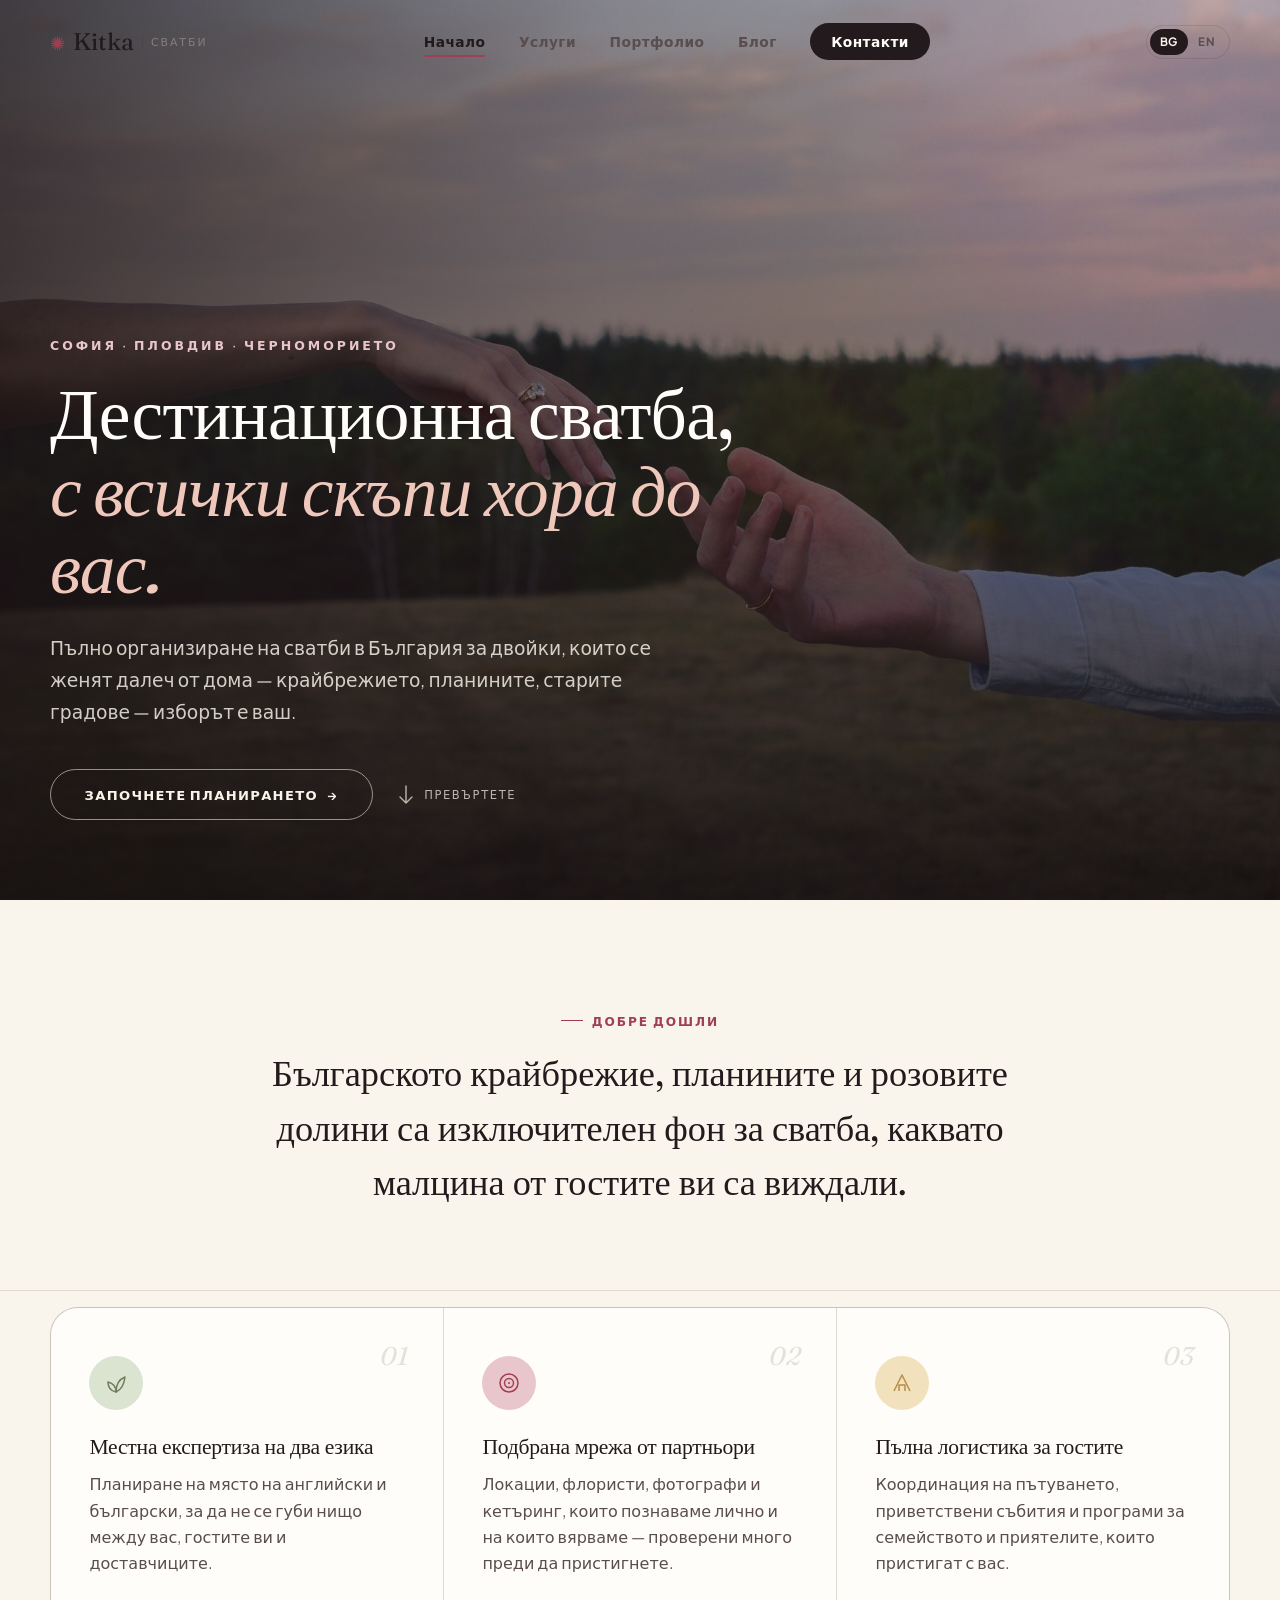
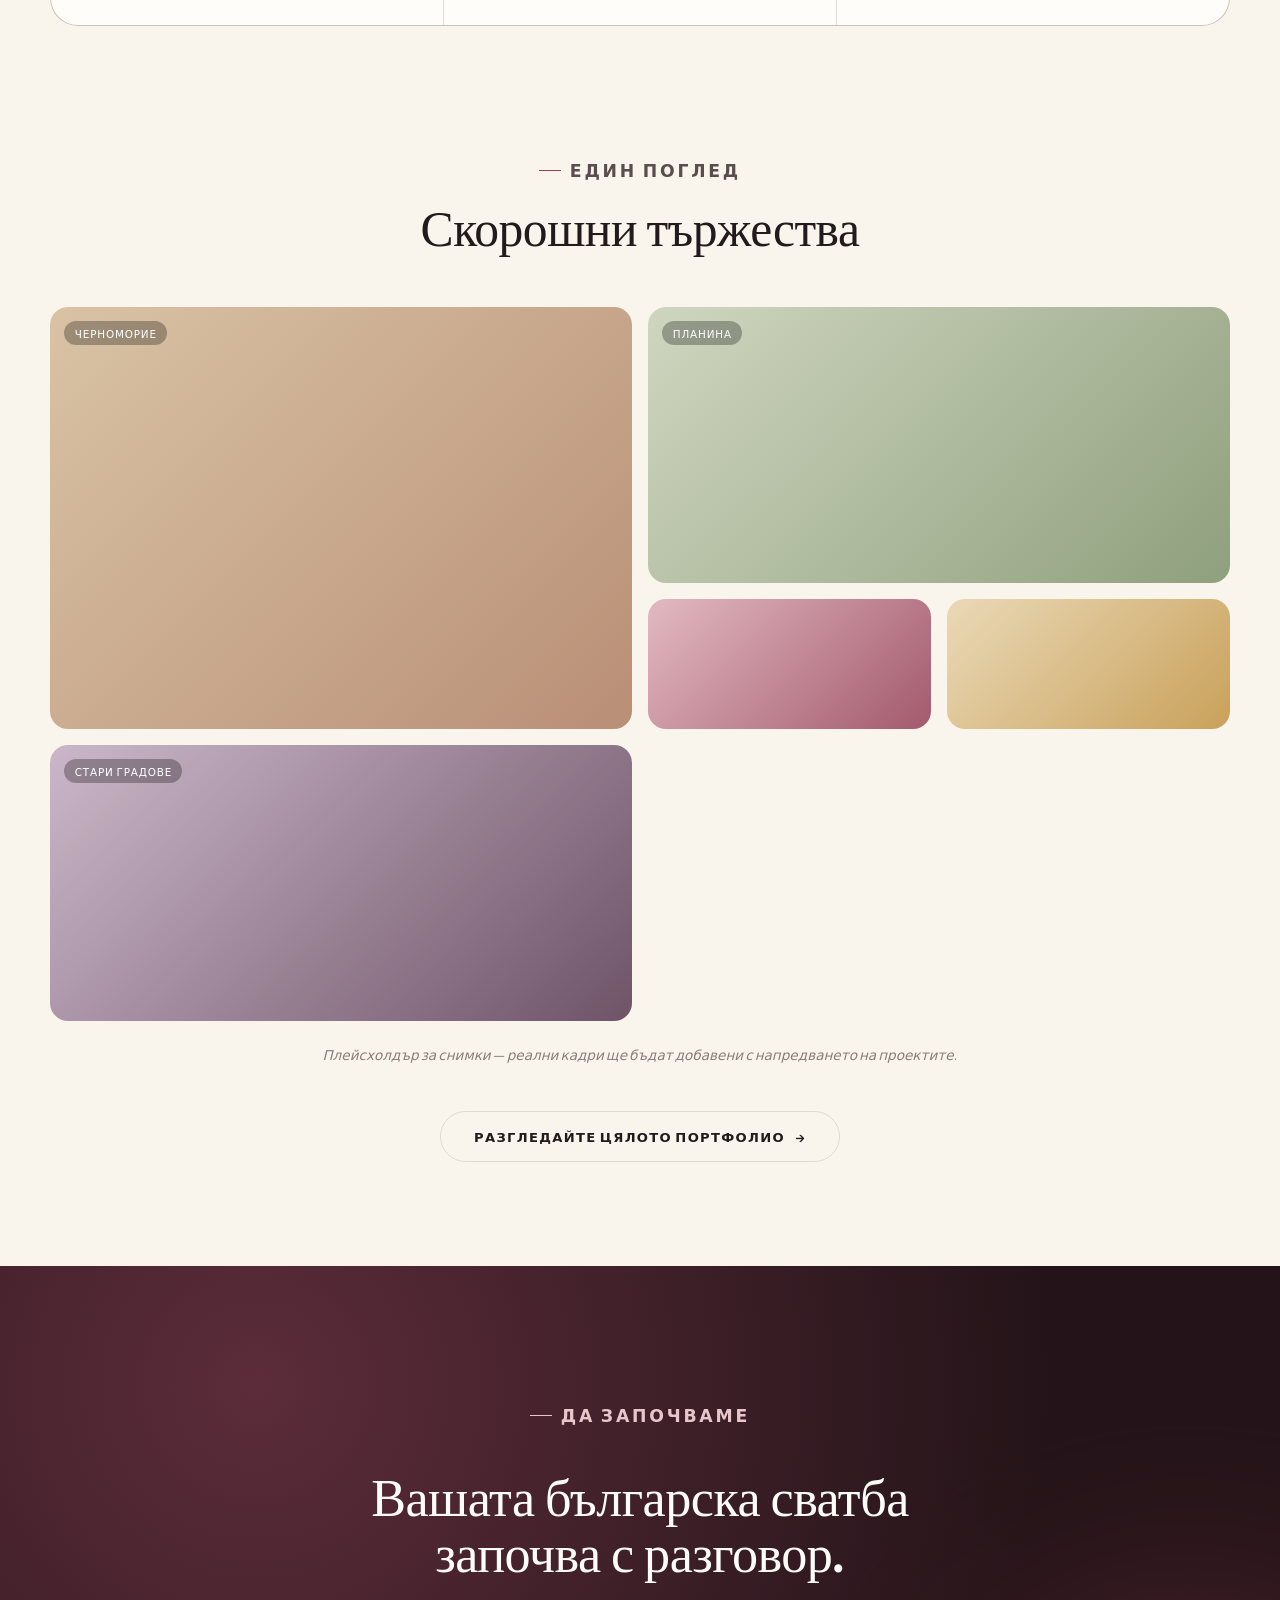
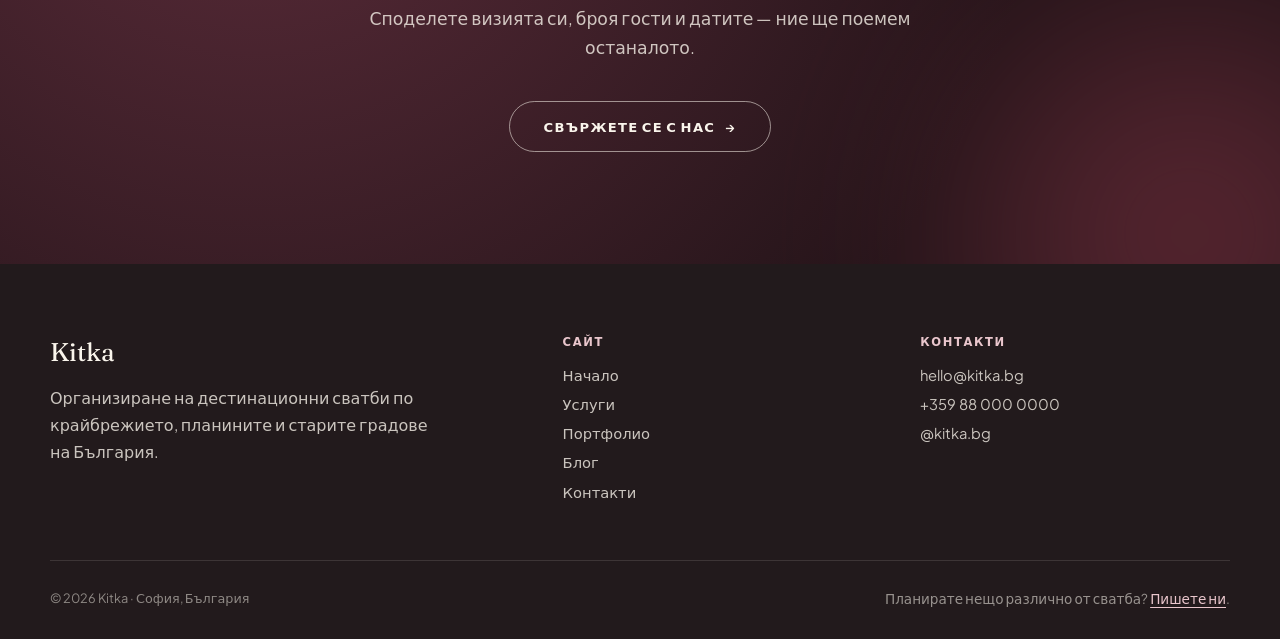
==== commit fc029f4b: "Add real hero photo to home page Replaces the gradient-only hero background with the couple's-hands " ====
--- a/index.html
+++ b/index.html
@@ -51,6 +51,8 @@
 <main id="main">
 
   <section class="hero">
+    <img class="hero-bg-img" src="assets/img/hero-hands.jpg" alt="" />
+    <div class="hero-scrim"></div>
     <div class="hero-orb o1"></div>
     <div class="hero-orb o2"></div>
     <div class="hero-orb o3"></div>
--- a/css/style.css
+++ b/css/style.css
@@ -439,16 +439,37 @@
   padding-top: var(--header-h);
 }
 
+.hero-bg-img {
+  position: absolute;
+  inset: 0;
+  width: 100%;
+  height: 100%;
+  object-fit: cover;
+  object-position: center 62%;
+  z-index: 0;
+}
+
+.hero-scrim {
+  position: absolute;
+  inset: 0;
+  z-index: 1;
+  background:
+    linear-gradient(to right, rgba(24, 16, 18, 0.72) 0%, rgba(24, 16, 18, 0.32) 48%, rgba(24, 16, 18, 0.12) 100%),
+    linear-gradient(to top, rgba(20, 13, 15, 0.88) 0%, rgba(42, 27, 32, 0.6) 32%, rgba(72, 43, 55, 0.32) 64%, rgba(90, 52, 66, 0.2) 100%);
+}
+
 .hero-orb {
   position: absolute;
   border-radius: 50%;
   filter: blur(70px);
-  opacity: 0.55;
+  opacity: 0.4;
+  mix-blend-mode: soft-light;
+  z-index: 2;
   animation: drift 22s ease-in-out infinite;
 }
 .hero-orb.o1 { width: 480px; height: 480px; background: #c9788f; top: -140px; right: -100px; }
 .hero-orb.o2 { width: 380px; height: 380px; background: #7a8a63; bottom: -160px; left: -80px; animation-delay: -8s; animation-duration: 26s; }
-.hero-orb.o3 { width: 260px; height: 260px; background: #c9a15a; top: 30%; left: 55%; opacity: 0.35; animation-delay: -14s; animation-duration: 18s; }
+.hero-orb.o3 { width: 260px; height: 260px; background: #c9a15a; top: 30%; left: 55%; opacity: 0.3; animation-delay: -14s; animation-duration: 18s; }
 
 @keyframes drift {
   0%, 100% { transform: translate(0, 0) scale(1); }
@@ -457,6 +478,7 @@
 
 .hero-noise {
   position: absolute; inset: 0;
+  z-index: 3;
   background-image: url("data:image/svg+xml,%3Csvg xmlns='http://www.w3.org/2000/svg' width='140' height='140'%3E%3Cfilter id='n'%3E%3CfeTurbulence type='fractalNoise' baseFrequency='0.9' numOctaves='2' stitchTiles='stitch'/%3E%3C/filter%3E%3Crect width='100%25' height='100%25' filter='url(%23n)' opacity='0.05'/%3E%3C/svg%3E");
   mix-blend-mode: overlay;
   pointer-events: none;
@@ -464,7 +486,7 @@
 
 .hero-inner {
   position: relative;
-  z-index: 2;
+  z-index: 4;
   padding-block: 4rem 5rem;
 }
 
